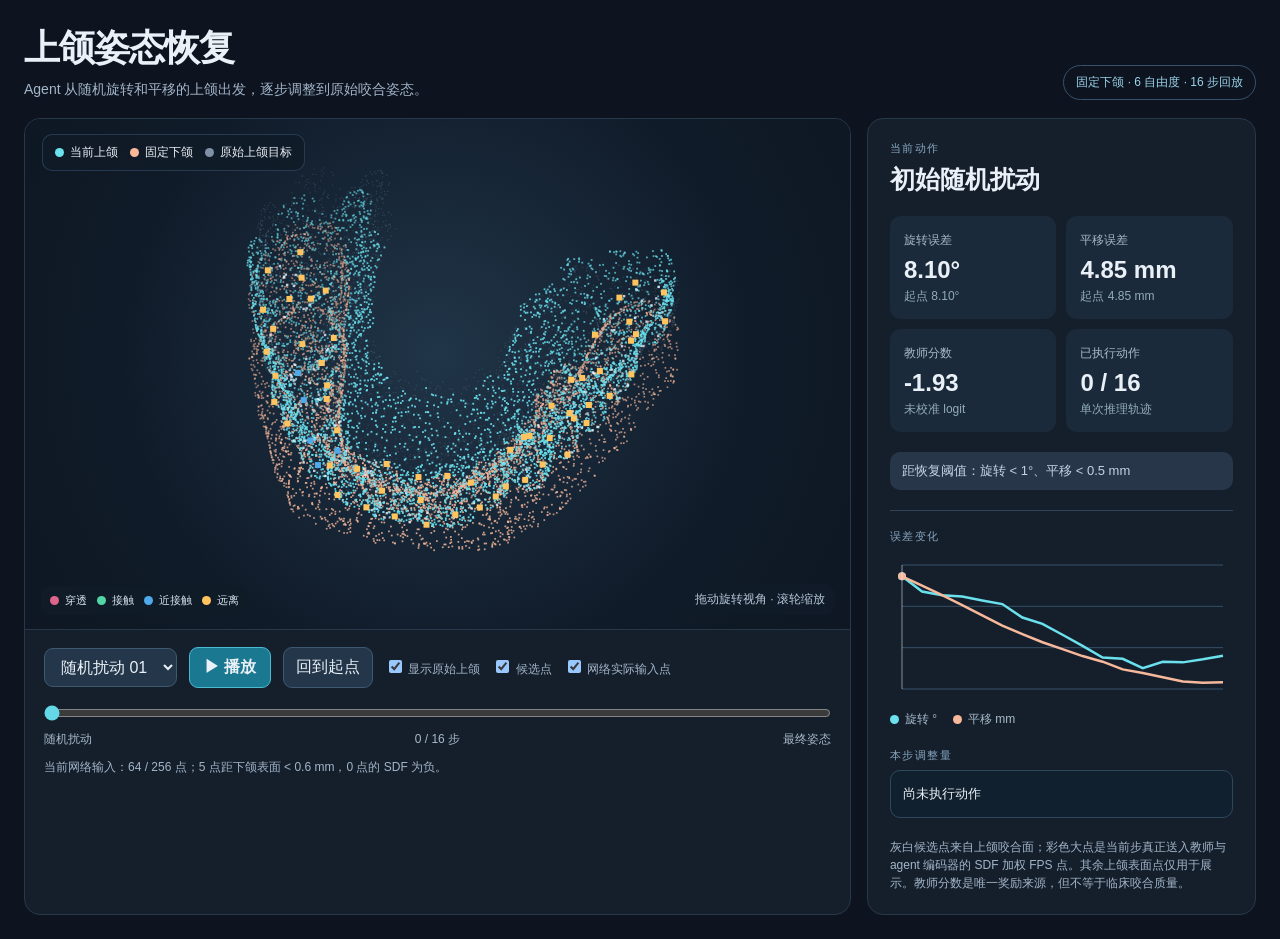
==== demo/index.html @ b8b7343f "Package offline occlusion teacher and RL stack" ====
<!doctype html>
<html lang="zh-CN">
<head>
  <meta charset="utf-8">
  <meta name="viewport" content="width=device-width, initial-scale=1">
  <title>上颌姿态恢复 · Agent 回放</title>
  <style>
    :root { color-scheme: dark; font-family: -apple-system, BlinkMacSystemFont, "Segoe UI", sans-serif; }
    * { box-sizing: border-box; }
    body { margin: 0; background: #0d1420; color: #eaf0f7; }
    .shell { max-width: 1500px; margin: auto; padding: 24px; }
    header { display: flex; align-items: end; justify-content: space-between; gap: 20px; margin-bottom: 18px; }
    h1 { margin: 0 0 6px; font-size: clamp(24px, 3vw, 36px); font-weight: 650; letter-spacing: -.03em; }
    .sub, .hint { color: #a3b5c8; line-height: 1.5; }
    .sub { margin: 0; font-size: 14px; }
    .badge { border: 1px solid #35516c; color: #9bd3e8; border-radius: 999px; padding: 8px 12px; white-space: nowrap; font-size: 12px; }
    .layout { display: grid; grid-template-columns: minmax(0, 1.7fr) minmax(300px, .8fr); gap: 16px; }
    .card { background: #151f2c; border: 1px solid #27384a; border-radius: 16px; overflow: hidden; }
    .stage { position: relative; min-height: 510px; background: radial-gradient(circle at 50% 46%, #203548 0%, #101b29 64%, #0e1723 100%); }
    #scene { display: block; width: 100%; height: 510px; touch-action: none; cursor: grab; }
    #scene:active { cursor: grabbing; }
    .stage-note { position: absolute; left: 17px; top: 15px; display: flex; gap: 12px; flex-wrap: wrap; padding: 9px 12px; border: 1px solid #35516c99; border-radius: 10px; background: #111c29d9; font-size: 12px; }
    .key { display: inline-flex; align-items: center; gap: 6px; }
    .dot { width: 9px; height: 9px; border-radius: 50%; display: inline-block; }
    .upper { background: #6be1ee; } .lower { background: #f8b89a; } .target { background: #8091a7; }
    .camera-hint { position: absolute; right: 16px; bottom: 14px; color: #b7c8d9; font-size: 12px; background: #111c29bb; padding: 7px 9px; border-radius: 8px; }
    .sample-hint { position: absolute; left: 16px; bottom: 14px; display: flex; gap: 10px; flex-wrap: wrap; color: #d0deea; font-size: 11px; background: #111c29d9; padding: 7px 9px; border-radius: 8px; }
    .controls { padding: 17px 19px 18px; border-top: 1px solid #27384a; }
    .control-row { display: flex; align-items: center; gap: 12px; flex-wrap: wrap; }
    select, button { color: #eaf0f7; background: #24364a; border: 1px solid #3e5970; border-radius: 9px; padding: 9px 12px; font: inherit; cursor: pointer; }
    button:hover, select:hover { border-color: #70c9df; }
    button.primary { background: #1a7890; border-color: #4bbbd2; font-weight: 600; min-width: 82px; }
    #step { width: 100%; accent-color: #65d8e8; margin: 17px 0 10px; cursor: pointer; }
    .timeline-label { display: flex; justify-content: space-between; color: #a7b9c9; font-size: 12px; }
    .side { padding: 22px; display: flex; flex-direction: column; gap: 20px; }
    .eyebrow { color: #87a6bf; font-size: 11px; letter-spacing: .13em; text-transform: uppercase; margin-bottom: 7px; }
    .step-title { font-size: 25px; font-weight: 650; margin: 0; }
    .metric-grid { display: grid; grid-template-columns: 1fr 1fr; gap: 10px; }
    .metric { background: #1b2a3a; padding: 14px; border-radius: 11px; min-height: 86px; }
    .metric .label { font-size: 12px; color: #a7b9ca; }
    .metric .value { display: block; font-size: 24px; font-weight: 650; margin-top: 7px; font-variant-numeric: tabular-nums; }
    .metric .delta { display: block; color: #92acbc; font-size: 12px; margin-top: 4px; }
    .status { border-radius: 10px; background: #28364a; padding: 10px 12px; font-size: 13px; color: #c3d4e4; }
    .status.success { background: #164439; color: #9de5c2; }
    .chart-wrap { border-top: 1px solid #314357; padding-top: 18px; }
    #chart { width: 100%; height: 160px; display: block; cursor: crosshair; }
    .chart-key { display: flex; gap: 16px; color: #a8bccb; font-size: 12px; }
    .action { background: #10202e; border: 1px solid #30485c; border-radius: 10px; padding: 12px; font-size: 13px; line-height: 1.7; font-variant-numeric: tabular-nums; }
    .hint { font-size: 12px; margin: 0; }
    @media (max-width: 900px) { .layout { grid-template-columns: 1fr; } .side { gap: 15px; } #scene, .stage { height: 440px; min-height: 440px; } header { align-items: start; flex-direction: column; } }
  </style>
</head>
<body>
  <main class="shell">
    <header>
      <div><h1>上颌姿态恢复</h1><p class="sub">Agent 从随机旋转和平移的上颌出发，逐步调整到原始咬合姿态。</p></div>
      <div class="badge">固定下颌 · 6 自由度 · 16 步回放</div>
    </header>
    <div class="layout">
      <section class="card">
        <div class="stage">
          <canvas id="scene" aria-label="上下颌三维点云回放"></canvas>
          <div class="stage-note">
            <span class="key"><i class="dot upper"></i> 当前上颌</span>
            <span class="key"><i class="dot lower"></i> 固定下颌</span>
            <span class="key"><i class="dot target"></i> 原始上颌目标</span>
          </div>
          <div class="camera-hint">拖动旋转视角 · 滚轮缩放</div>
          <div class="sample-hint"><span class="key"><i class="dot" style="background:#df648c"></i>穿透</span><span class="key"><i class="dot" style="background:#52d6a6"></i>接触</span><span class="key"><i class="dot" style="background:#50a9ea"></i>近接触</span><span class="key"><i class="dot" style="background:#ffc45d"></i>远离</span></div>
        </div>
        <div class="controls">
          <div class="control-row">
            <select id="case" aria-label="选择随机扰动案例"></select>
            <button class="primary" id="play">▶ 播放</button>
            <button id="restart">回到起点</button>
            <label class="hint"><input type="checkbox" id="ghost" checked> 显示原始上颌</label>
            <label class="hint"><input type="checkbox" id="candidates" checked> 候选点</label>
            <label class="hint"><input type="checkbox" id="samples" checked> 网络实际输入点</label>
          </div>
          <input id="step" type="range" min="0" max="16" value="0" aria-label="调整动作步数">
          <div class="timeline-label"><span>随机扰动</span><span id="step-counter">0 / 16 步</span><span>最终姿态</span></div>
          <p class="hint" id="sample-stats" style="margin:10px 0 0"></p>
        </div>
      </section>
      <aside class="card side">
        <div><div class="eyebrow">当前动作</div><h2 class="step-title" id="step-title">初始扰动</h2></div>
        <div class="metric-grid">
          <div class="metric"><span class="label">旋转误差</span><span class="value" id="rotation">—</span><span class="delta" id="rotation-delta"></span></div>
          <div class="metric"><span class="label">平移误差</span><span class="value" id="translation">—</span><span class="delta" id="translation-delta"></span></div>
          <div class="metric"><span class="label">教师分数</span><span class="value" id="score">—</span><span class="delta">未校准 logit</span></div>
          <div class="metric"><span class="label">已执行动作</span><span class="value" id="progress">—</span><span class="delta">单次推理轨迹</span></div>
        </div>
        <div class="status" id="status"></div>
        <div class="chart-wrap"><div class="eyebrow">误差变化</div><canvas id="chart"></canvas><div class="chart-key"><span class="key"><i class="dot upper"></i> 旋转 °</span><span class="key"><i class="dot lower"></i> 平移 mm</span></div></div>
        <div><div class="eyebrow">本步调整量</div><div class="action" id="action"></div></div>
        <p class="hint">灰白候选点来自上颌咬合面；彩色大点是当前步真正送入教师与 agent 编码器的 SDF 加权 FPS 点。其余上颌表面点仅用于展示。教师分数是唯一奖励来源，但不等于临床咬合质量。</p>
      </aside>
    </div>
  </main>
  <script src="./data.js"></script>
  <script>
  (() => {
    const data = window.DEMO_DATA;
    if (!data) { document.body.textContent = '缺少 data.js。请先运行 generate.py。'; return; }
    const $ = id => document.getElementById(id);
    const scene = $('scene'), chart = $('chart');
    const picker = $('case'), slider = $('step'), playButton = $('play');
    data.trajectories.forEach((item, i) => {
      const option = document.createElement('option'); option.value = i; option.textContent = item.name; picker.appendChild(option);
    });
    let caseIndex = 0, stepIndex = 0, playing = false, timer = null;
    let yaw = -.28, pitch = .68, zoom = 1;
    const center = [0, -23, -1];
    const pivot = data.pivot;
    const upper = data.upper, lower = data.lower, candidateUpper = data.candidate_upper;
    const traj = () => data.trajectories[caseIndex].steps;
    function sizeCanvas(canvas) {
      const dpr = window.devicePixelRatio || 1;
      const w = Math.max(1, Math.round(canvas.clientWidth * dpr));
      const h = Math.max(1, Math.round(canvas.clientHeight * dpr));
      if (canvas.width !== w || canvas.height !== h) { canvas.width = w; canvas.height = h; }
      return {w, h, dpr};
    }
    function project(x, y, z, w, h, scale) {
      x -= center[0]; y -= center[1]; z -= center[2];
      const x1 = Math.cos(yaw) * x - Math.sin(yaw) * y;
      const y1 = Math.sin(yaw) * x + Math.cos(yaw) * y;
      return [w / 2 + x1 * scale, h / 2 - (y1 * Math.cos(pitch) + z * Math.sin(pitch)) * scale,
              z * Math.cos(pitch) - y1 * Math.sin(pitch)];
    }
    function drawScene() {
      const {w, h, dpr} = sizeCanvas(scene);
      const ctx = scene.getContext('2d'); ctx.clearRect(0, 0, w, h);
      const scale = Math.min(w / 78, h / 74) * zoom;
      const pose = traj()[stepIndex], r = pose.rotation, t = pose.translation;
      const dots = [];
      function add(points, kind, transformed) {
        for (let i = 0; i < points.length; i++) {
          const p = points[i]; let x = p[0], y = p[1], z = p[2];
          if (transformed) {
            const a = x - pivot[0], b = y - pivot[1], c = z - pivot[2];
            x = r[0]*a + r[1]*b + r[2]*c + pivot[0] + t[0];
            y = r[3]*a + r[4]*b + r[5]*c + pivot[1] + t[1];
            z = r[6]*a + r[7]*b + r[8]*c + pivot[2] + t[2];
          }
          const q = project(x, y, z, w, h, scale);
          dots.push([q[0], q[1], q[2], kind]);
        }
      }
      add(lower, 0, false);
      if ($('ghost').checked) add(upper, 1, false);
      add(upper, 2, true);
      if ($('candidates').checked) add(candidateUpper, 3, true);
      if ($('samples').checked) pose.selected_indices.forEach((id, i) => {
        const d = pose.selected_sdf[i];
        const kind = d < -.15 ? 4 : Math.abs(d) < .15 ? 5 : Math.abs(d) < .6 ? 6 : 7;
        add([candidateUpper[id]], kind, true);
      });
      dots.sort((a, b) => (a[3] >= 4) - (b[3] >= 4) || a[2] - b[2]);
      const colors = ['#f7b99c', '#60798d', '#6be1ee', '#e8f3ff', '#df648c', '#52d6a6', '#50a9ea', '#ffc45d'];
      const radius = [1.7, 1.2, 1.8, 2.4, 6, 6, 6, 6].map(x => x * dpr);
      for (const dot of dots) {
        const [x, y, depth, kind] = dot;
        if (x < 0 || x > w || y < 0 || y > h) continue;
        ctx.globalAlpha = kind === 1 ? .32 : kind === 3 ? .8 : kind >= 4 ? 1 : Math.max(.48, Math.min(.93, .7 + depth / 80));
        ctx.fillStyle = colors[kind];
        const rr = radius[kind]; ctx.fillRect(x - rr / 2, y - rr / 2, rr, rr);
      }
      ctx.globalAlpha = 1;
    }
    function drawChart() {
      const {w, h, dpr} = sizeCanvas(chart), ctx = chart.getContext('2d');
      ctx.clearRect(0, 0, w, h);
      const steps = traj(), left = 12*dpr, right = w - 10*dpr, top = 14*dpr, bottom = h - 22*dpr;
      const maxR = Math.max(2, ...steps.map(s => s.rotation_error)) * 1.1;
      const maxT = Math.max(1, ...steps.map(s => s.translation_error)) * 1.1;
      ctx.strokeStyle = '#365066'; ctx.lineWidth = dpr;
      for (let i = 0; i < 4; i++) { const y = top + (bottom-top)*i/3; ctx.beginPath(); ctx.moveTo(left,y); ctx.lineTo(right,y); ctx.stroke(); }
      function line(key, max, color) {
        ctx.beginPath(); ctx.strokeStyle = color; ctx.lineWidth = 2.5*dpr;
        steps.forEach((s,i) => { const x = left+(right-left)*i/(steps.length-1), y = bottom-(bottom-top)*s[key]/max;
          if (i === 0) ctx.moveTo(x,y); else ctx.lineTo(x,y); }); ctx.stroke();
        const p = steps[stepIndex]; const x = left+(right-left)*stepIndex/(steps.length-1), y=bottom-(bottom-top)*p[key]/max;
        ctx.fillStyle=color; ctx.beginPath(); ctx.arc(x,y,4*dpr,0,Math.PI*2); ctx.fill();
      }
      line('rotation_error', maxR, '#6be1ee'); line('translation_error', maxT, '#f7b99c');
      const x = left+(right-left)*stepIndex/(steps.length-1);
      ctx.strokeStyle='#e5f4ff88'; ctx.lineWidth=dpr; ctx.beginPath(); ctx.moveTo(x,top); ctx.lineTo(x,bottom); ctx.stroke();
    }
    function setStep(value) {
      stepIndex = Math.max(0, Math.min(traj().length - 1, Number(value)));
      slider.max = traj().length - 1; slider.value = stepIndex;
      const s = traj()[stepIndex], initial = traj()[0];
      $('step-counter').textContent = `${stepIndex} / ${traj().length - 1} 步`;
      $('step-title').textContent = stepIndex ? `第 ${stepIndex} 步调整` : '初始随机扰动';
      $('rotation').textContent = `${s.rotation_error.toFixed(2)}°`;
      $('translation').textContent = `${s.translation_error.toFixed(2)} mm`;
      $('score').textContent = s.teacher_logit.toFixed(2);
      $('progress').textContent = `${stepIndex} / ${traj().length - 1}`;
      const close = s.selected_sdf.filter(d => Math.abs(d) < .6).length;
      const penetrating = s.selected_sdf.filter(d => d < 0).length;
      $('sample-stats').textContent = `当前网络输入：${s.selected_indices.length} / ${candidateUpper.length} 点；${close} 点距下颌表面 < 0.6 mm，${penetrating} 点的 SDF 为负。`;
      $('rotation-delta').textContent = `起点 ${initial.rotation_error.toFixed(2)}°`;
      $('translation-delta').textContent = `起点 ${initial.translation_error.toFixed(2)} mm`;
      const success = s.rotation_error < data.success_threshold.rotation_deg && s.translation_error < data.success_threshold.translation_mm;
      $('status').className = 'status' + (success ? ' success' : '');
      $('status').textContent = success ? '达到 1° / 0.5 mm 恢复阈值' : `距恢复阈值：旋转 < 1°、平移 < 0.5 mm`;
      if (s.action) {
        const a = s.action;
        $('action').textContent = `旋转向量 [${a.slice(0,3).map(v => (v*2).toFixed(2)).join(', ')}]° · 平移 [${a.slice(3).map(v => (v*.4).toFixed(2)).join(', ')}] mm`;
      } else $('action').textContent = '尚未执行动作';
      drawScene(); drawChart();
    }
    function stop() { playing = false; clearInterval(timer); timer = null; playButton.textContent = '▶ 播放'; }
    function play() {
      if (playing) { stop(); return; }
      if (stepIndex >= traj().length - 1) setStep(0);
      playing = true; playButton.textContent = 'Ⅱ 暂停';
      timer = setInterval(() => { if (stepIndex >= traj().length - 1) { stop(); return; } setStep(stepIndex + 1); }, 600);
    }
    playButton.addEventListener('click', play);
    $('restart').addEventListener('click', () => { stop(); setStep(0); });
    $('ghost').addEventListener('change', drawScene);
    $('candidates').addEventListener('change', drawScene);
    $('samples').addEventListener('change', drawScene);
    picker.addEventListener('change', () => { stop(); caseIndex = Number(picker.value); setStep(0); });
    slider.addEventListener('input', () => { stop(); setStep(slider.value); });
    chart.addEventListener('click', e => { const rect = chart.getBoundingClientRect(); stop(); setStep(Math.round((e.clientX - rect.left) / rect.width * (traj().length - 1))); });
    let dragging = false, lastX = 0, lastY = 0;
    scene.addEventListener('pointerdown', e => { dragging = true; lastX = e.clientX; lastY = e.clientY; scene.setPointerCapture(e.pointerId); });
    scene.addEventListener('pointerup', () => { dragging = false; });
    scene.addEventListener('pointermove', e => { if (!dragging) return; yaw += (e.clientX-lastX)*.009; pitch = Math.max(-1.5, Math.min(1.5, pitch+(e.clientY-lastY)*.009)); lastX=e.clientX; lastY=e.clientY; drawScene(); });
    scene.addEventListener('wheel', e => { e.preventDefault(); zoom = Math.max(.5, Math.min(3, zoom*Math.exp(-e.deltaY*.001))); drawScene(); }, {passive:false});
    window.addEventListener('resize', () => { drawScene(); drawChart(); });
    window.addEventListener('keydown', e => { if (e.target.tagName === 'SELECT' || e.target.tagName === 'INPUT') return;
      if (e.key === 'ArrowRight') { stop(); setStep(stepIndex+1); }
      else if (e.key === 'ArrowLeft') { stop(); setStep(stepIndex-1); }
      else if (e.code === 'Space') { e.preventDefault(); play(); }
    });
    setStep(0);
  })();
  </script>
</body>
</html>
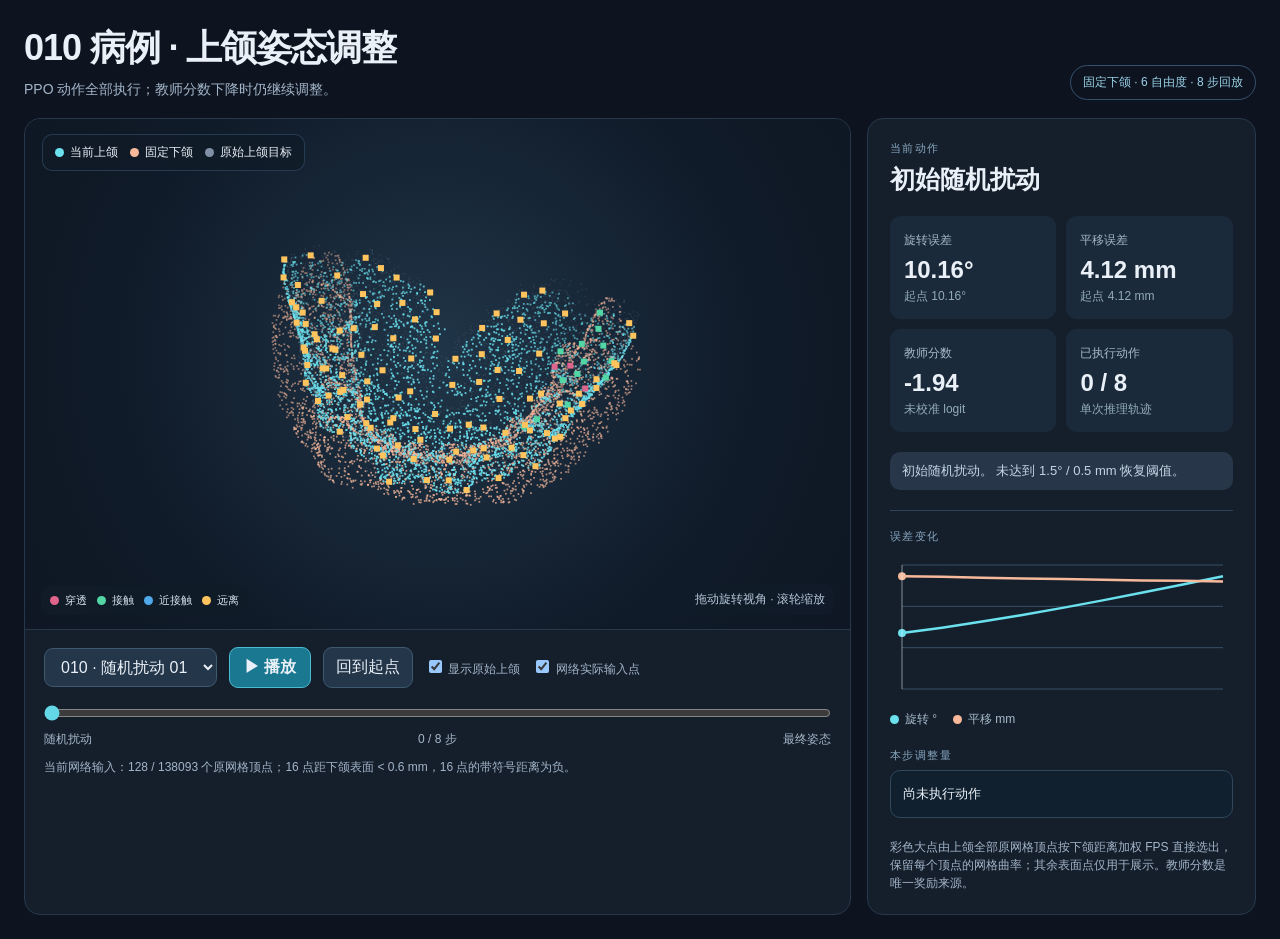
==== commit 3ed3cd26: "Consolidate current occlusion training stack and add configurable CUDA execution" ====
--- a/demo/index.html
+++ b/demo/index.html
@@ -53,8 +53,8 @@
 <body>
   <main class="shell">
     <header>
-      <div><h1>上颌姿态恢复</h1><p class="sub">Agent 从随机旋转和平移的上颌出发，逐步调整到原始咬合姿态。</p></div>
-      <div class="badge">固定下颌 · 6 自由度 · 16 步回放</div>
+      <div><h1 id="demo-title">上颌姿态调整</h1><p class="sub" id="demo-subtitle"></p></div>
+      <div class="badge" id="demo-badge"></div>
     </header>
     <div class="layout">
       <section class="card">
@@ -93,7 +93,7 @@
         <div class="status" id="status"></div>
         <div class="chart-wrap"><div class="eyebrow">误差变化</div><canvas id="chart"></canvas><div class="chart-key"><span class="key"><i class="dot upper"></i> 旋转 °</span><span class="key"><i class="dot lower"></i> 平移 mm</span></div></div>
         <div><div class="eyebrow">本步调整量</div><div class="action" id="action"></div></div>
-        <p class="hint">灰白候选点来自上颌咬合面；彩色大点是当前步真正送入教师与 agent 编码器的 SDF 加权 FPS 点。其余上颌表面点仅用于展示。教师分数是唯一奖励来源，但不等于临床咬合质量。</p>
+        <p class="hint" id="sample-explanation"></p>
       </aside>
     </div>
   </main>
@@ -103,6 +103,11 @@
     const data = window.DEMO_DATA;
     if (!data) { document.body.textContent = '缺少 data.js。请先运行 generate.py。'; return; }
     const $ = id => document.getElementById(id);
+    $('demo-title').textContent = `${data.case_id} 病例 · 上颌姿态调整`;
+    $('demo-subtitle').textContent = data.score_gated_actions
+      ? '教师分数未上升时拒绝动作，保留上一步姿态。'
+      : 'PPO 动作全部执行；教师分数下降时仍继续调整。';
+    $('demo-badge').textContent = `固定下颌 · 6 自由度 · ${data.trajectories[0].steps.length - 1} 步回放`;
     const scene = $('scene'), chart = $('chart');
     const picker = $('case'), slider = $('step'), playButton = $('play');
     data.trajectories.forEach((item, i) => {
@@ -110,9 +115,17 @@
     });
     let caseIndex = 0, stepIndex = 0, playing = false, timer = null;
     let yaw = -.28, pitch = .68, zoom = 1;
-    const center = [0, -23, -1];
     const pivot = data.pivot;
     const upper = data.upper, lower = data.lower, candidateUpper = data.candidate_upper;
+    const scenePoints = upper.concat(lower);
+    const mins = [0,1,2].map(i => Math.min(...scenePoints.map(p => p[i])));
+    const maxs = [0,1,2].map(i => Math.max(...scenePoints.map(p => p[i])));
+    const center = mins.map((v,i) => (v + maxs[i]) / 2);
+    const span = maxs.map((v,i) => v - mins[i]);
+    if (!candidateUpper.length) $('candidates').closest('label').hidden = true;
+    $('sample-explanation').textContent = candidateUpper.length
+      ? '灰白点是旧版候选点；彩色大点是当前步实际输入网络的加权 FPS 点。教师分数是唯一奖励来源。'
+      : '彩色大点由上颌全部原网格顶点按下颌距离加权 FPS 直接选出，保留每个顶点的网格曲率；其余表面点仅用于展示。教师分数是唯一奖励来源。';
     const traj = () => data.trajectories[caseIndex].steps;
     function sizeCanvas(canvas) {
       const dpr = window.devicePixelRatio || 1;
@@ -131,7 +144,7 @@
     function drawScene() {
       const {w, h, dpr} = sizeCanvas(scene);
       const ctx = scene.getContext('2d'); ctx.clearRect(0, 0, w, h);
-      const scale = Math.min(w / 78, h / 74) * zoom;
+      const scale = Math.min(w / (span[0] * 1.3), h / (Math.hypot(span[1], span[2]) * 1.5)) * zoom;
       const pose = traj()[stepIndex], r = pose.rotation, t = pose.translation;
       const dots = [];
       function add(points, kind, transformed) {
@@ -154,7 +167,8 @@
       if ($('samples').checked) pose.selected_indices.forEach((id, i) => {
         const d = pose.selected_sdf[i];
         const kind = d < -.15 ? 4 : Math.abs(d) < .15 ? 5 : Math.abs(d) < .6 ? 6 : 7;
-        add([candidateUpper[id]], kind, true);
+        if (pose.selected_points) add([pose.selected_points[i]], kind, false);
+        else add([candidateUpper[id]], kind, true);
       });
       dots.sort((a, b) => (a[3] >= 4) - (b[3] >= 4) || a[2] - b[2]);
       const colors = ['#f7b99c', '#60798d', '#6be1ee', '#e8f3ff', '#df648c', '#52d6a6', '#50a9ea', '#ffc45d'];
@@ -199,15 +213,19 @@
       $('progress').textContent = `${stepIndex} / ${traj().length - 1}`;
       const close = s.selected_sdf.filter(d => Math.abs(d) < .6).length;
       const penetrating = s.selected_sdf.filter(d => d < 0).length;
-      $('sample-stats').textContent = `当前网络输入：${s.selected_indices.length} / ${candidateUpper.length} 点；${close} 点距下颌表面 < 0.6 mm，${penetrating} 点的 SDF 为负。`;
+      $('sample-stats').textContent = `当前网络输入：${s.selected_indices.length} / ${data.upper_mesh_vertices || candidateUpper.length} 个原网格顶点；${close} 点距下颌表面 < 0.6 mm，${penetrating} 点的带符号距离为负。`;
       $('rotation-delta').textContent = `起点 ${initial.rotation_error.toFixed(2)}°`;
       $('translation-delta').textContent = `起点 ${initial.translation_error.toFixed(2)} mm`;
-      const success = s.rotation_error < data.success_threshold.rotation_deg && s.translation_error < data.success_threshold.translation_mm;
+      const threshold = data.success_threshold;
+      const success = s.rotation_error <= threshold.rotation_deg && s.translation_error <= threshold.translation_mm;
       $('status').className = 'status' + (success ? ' success' : '');
-      $('status').textContent = success ? '达到 1° / 0.5 mm 恢复阈值' : `距恢复阈值：旋转 < 1°、平移 < 0.5 mm`;
+      const gateText = !stepIndex ? '初始随机扰动。' : data.score_gated_actions
+        ? (s.accepted_action ? '本步动作已接受；教师分数上升。' : '本步动作被拒绝；教师分数未上升，姿态保持不变。')
+        : '本步动作已执行；教师分数可升可降。';
+      $('status').textContent = `${gateText} ${success ? '达到' : '未达到'} ${threshold.rotation_deg}° / ${threshold.translation_mm} mm 恢复阈值。`;
       if (s.action) {
         const a = s.action;
-        $('action').textContent = `旋转向量 [${a.slice(0,3).map(v => (v*2).toFixed(2)).join(', ')}]° · 平移 [${a.slice(3).map(v => (v*.4).toFixed(2)).join(', ')}] mm`;
+        $('action').textContent = `${s.accepted_action ? '已接受' : '已拒绝'} · 提议旋转向量 [${a.slice(0,3).map(v => (v*data.action_rotation_step_deg).toFixed(2)).join(', ')}]° · 提议平移 [${a.slice(3).map(v => (v*data.action_translation_step_mm).toFixed(2)).join(', ')}] mm`;
       } else $('action').textContent = '尚未执行动作';
       drawScene(); drawChart();
     }
